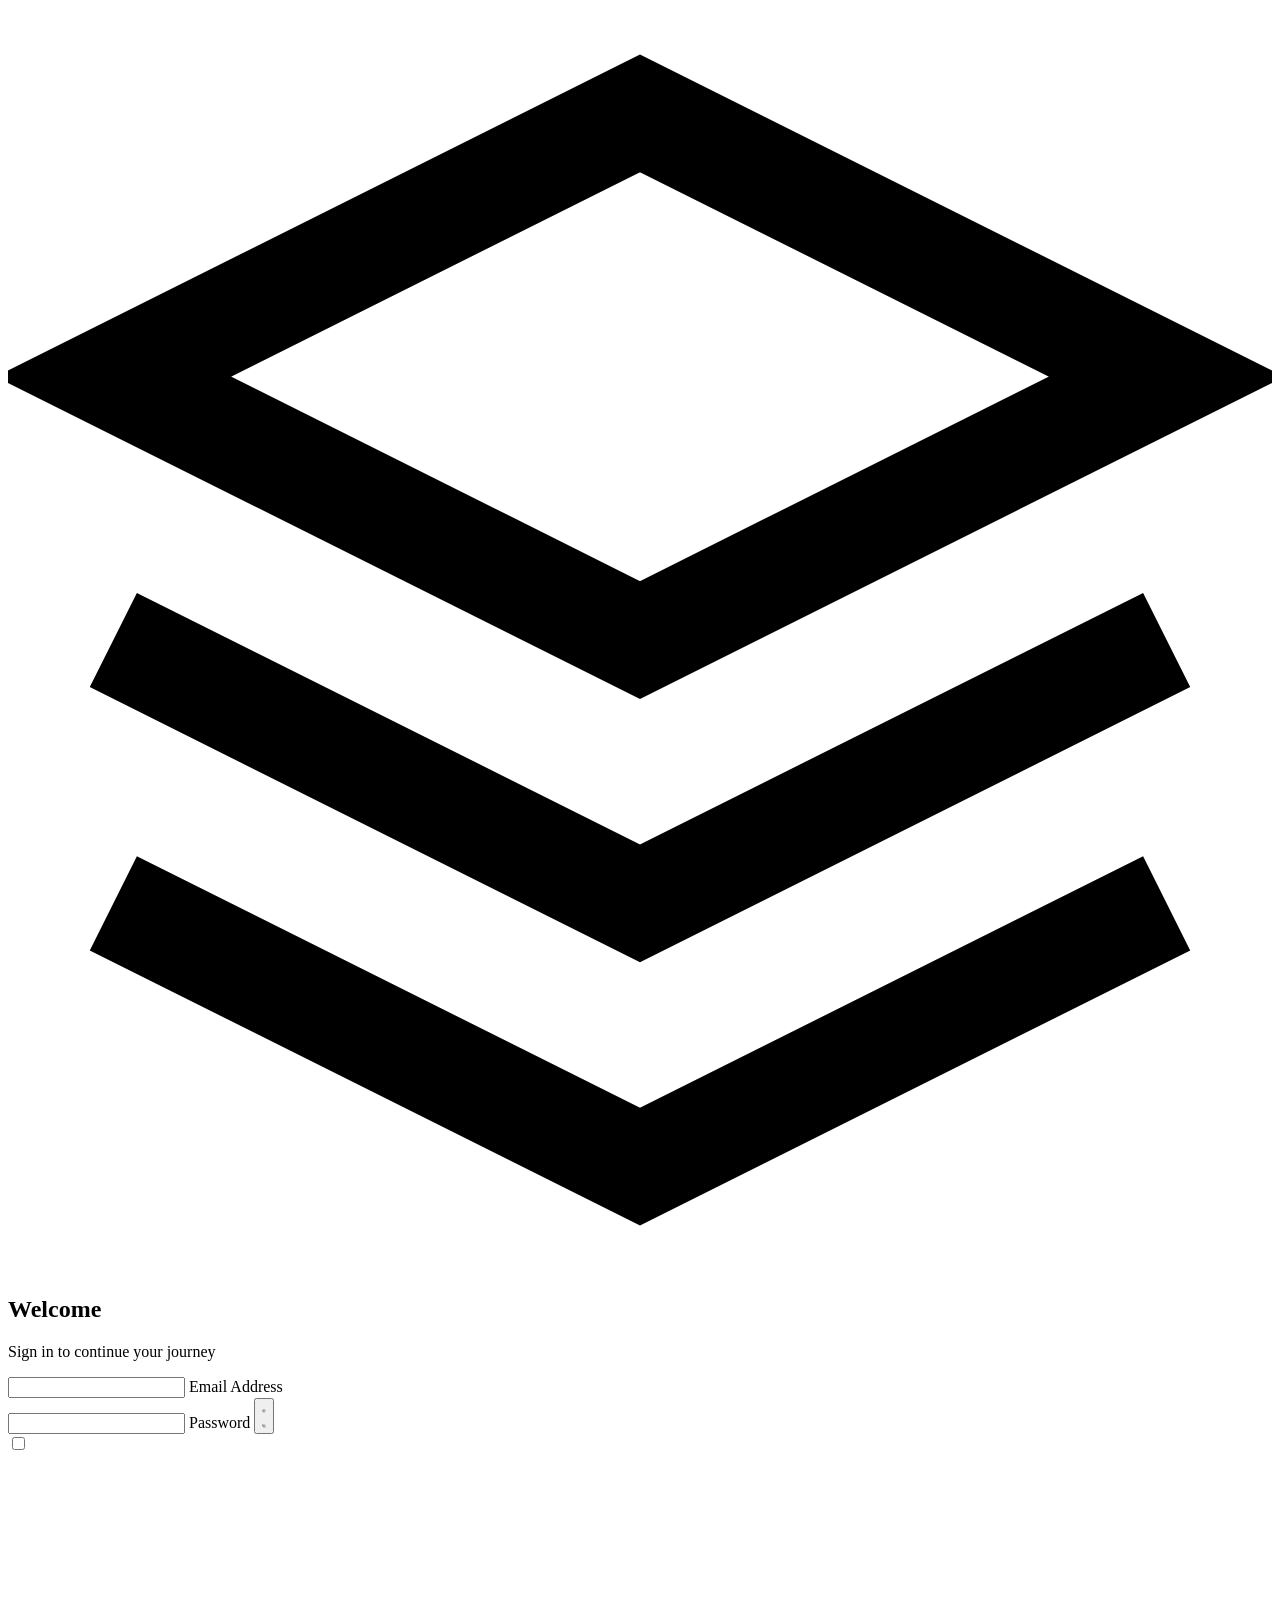
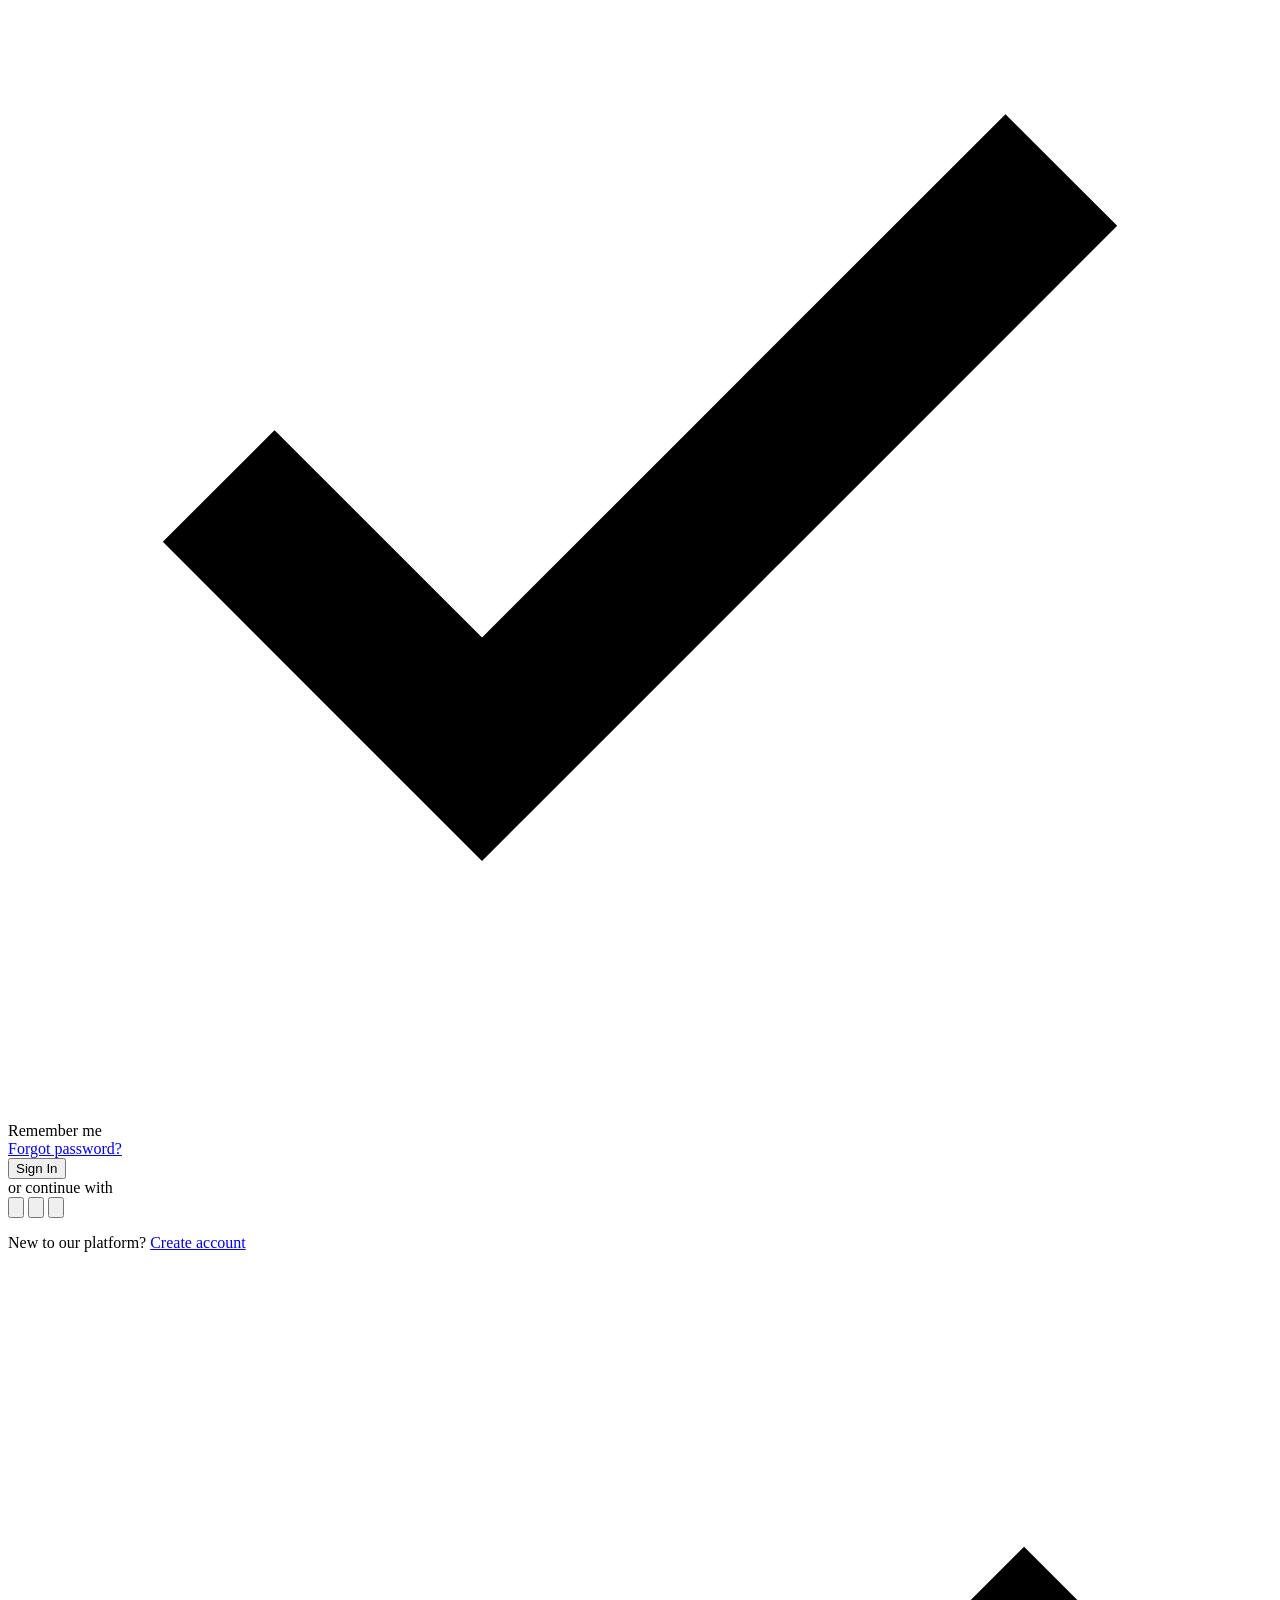
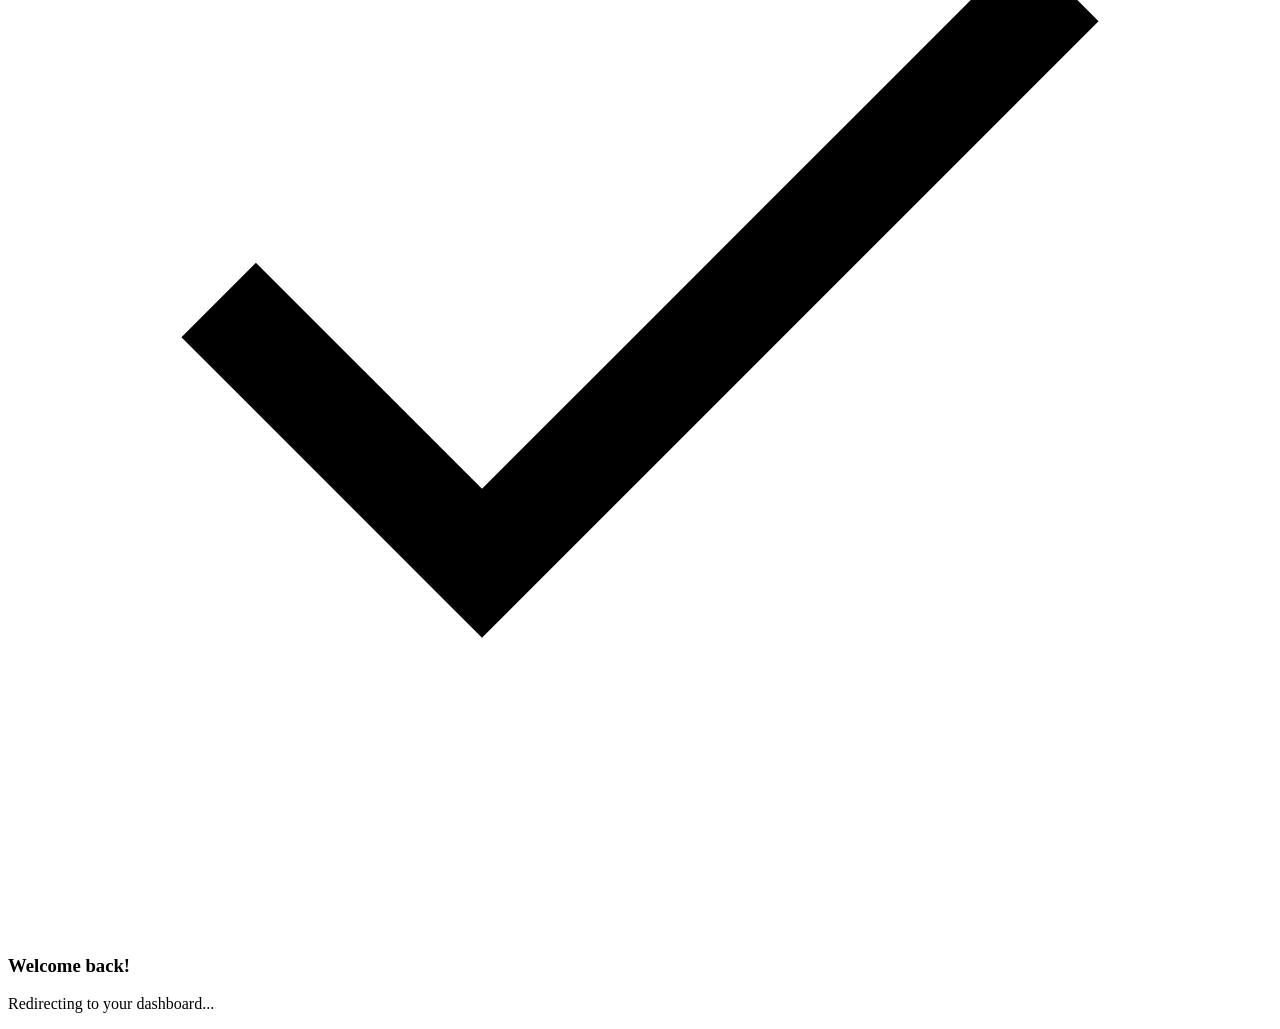
==== login/index.html @ 84dcf6b6 "Update index.html" ====
<!DOCTYPE html>
<html lang="en">
<head>
    <meta charset="UTF-8">
    <meta name="viewport" content="width=device-width, initial-scale=1.0">
    <title>Gradient Wave Login Form</title>
    <meta name="description" content="Animated gradient login form with card-tilt parallax, ripple effects and drifting particles.">
    <meta name="author" content="Aigars Silkalns / Colorlib">
    <link rel="canonical" href="https://puikinsh.github.io/login-forms/forms/gradient-wave/">
    <link rel="icon" type="image/svg+xml" href="data:image/svg+xml,<svg xmlns='http://www.w3.org/2000/svg' viewBox='0 0 100 100'><circle cx='50' cy='50' r='48' fill='%236366f1'/><text x='50' y='68' font-size='60' text-anchor='middle' fill='white' font-family='system-ui,sans-serif'>L</text></svg>">
    <meta property="og:type" content="website">
    <meta property="og:title" content="Gradient Wave Login Form">
    <meta property="og:description" content="Animated gradient login form with card-tilt parallax, ripple effects and drifting particles.">
    <meta property="og:url" content="https://puikinsh.github.io/login-forms/forms/gradient-wave/">
    <meta property="og:image" content="https://puikinsh.github.io/login-forms/assets/screenshots/gradient-wave.png">
    <meta name="twitter:card" content="summary_large_image">
    <meta name="twitter:title" content="Gradient Wave Login Form">
    <meta name="twitter:description" content="Animated gradient login form with card-tilt parallax, ripple effects and drifting particles.">
    <meta name="twitter:image" content="https://puikinsh.github.io/login-forms/assets/screenshots/gradient-wave.png">
    <link rel="stylesheet" href="style.css">
</head>
<body>
    <div class="wave-container">
        <div class="wave wave-1"></div>
        <div class="wave wave-2"></div>
        <div class="wave wave-3"></div>
        <div class="wave wave-4"></div>
    </div>

    <div class="gradient-particles">
        <div class="particle"></div>
        <div class="particle"></div>
        <div class="particle"></div>
        <div class="particle"></div>
        <div class="particle"></div>
        <div class="particle"></div>
    </div>

    <div class="login-container">
        <div class="login-card">
            <div class="card-glow"></div>
            <div class="login-header">
                <div class="gradient-icon">
                    <div class="icon-wave"></div>
                    <svg viewBox="0 0 24 24" fill="none" stroke="currentColor" stroke-width="2">
                        <path d="M12 2L2 7l10 5 10-5-10-5z"/>
                        <path d="M2 17l10 5 10-5"/>
                        <path d="M2 12l10 5 10-5"/>
                    </svg>
                </div>
                <h2>Welcome</h2>
                <p>Sign in to continue your journey</p>
            </div>
            
            <form class="login-form" id="loginForm" novalidate>
                <div class="form-group">
                    <div class="input-container">
                        <div class="input-bg"></div>
                        <input type="email" id="email" name="email" required autocomplete="email" placeholder=" ">
                        <label for="email">Email Address</label>
                        <div class="input-wave"></div>
                    </div>
                    <span class="error-message" id="emailError"></span>
                </div>

                <div class="form-group">
                    <div class="input-container password-container">
                        <div class="input-bg"></div>
                        <input type="password" id="password" name="password" required autocomplete="current-password" placeholder=" ">
                        <label for="password">Password</label>
                        <button type="button" class="password-toggle" id="passwordToggle" aria-label="Toggle password visibility">
                            <div class="toggle-bg"></div>
                            <div class="toggle-icon">
                                <svg class="eye-open" viewBox="0 0 24 24" fill="none" stroke="currentColor" stroke-width="2">
                                    <path d="M1 12s4-8 11-8 11 8 11 8-4 8-11 8-11-8-11-8z"/>
                                    <circle cx="12" cy="12" r="3"/>
                                </svg>
                                <svg class="eye-closed" viewBox="0 0 24 24" fill="none" stroke="currentColor" stroke-width="2">
                                    <path d="M17.94 17.94A10.07 10.07 0 0 1 12 20c-7 0-11-8-11-8a18.45 18.45 0 0 1 5.06-5.94M9.9 4.24A9.12 9.12 0 0 1 12 4c7 0 11 8 11 8a18.5 18.5 0 0 1-2.16 3.19m-6.72-1.07a3 3 0 1 1-4.24-4.24"/>
                                    <line x1="1" y1="1" x2="23" y2="23"/>
                                </svg>
                            </div>
                        </button>
                        <div class="input-wave"></div>
                    </div>
                    <span class="error-message" id="passwordError"></span>
                </div>

                <div class="form-options">
                    <div class="checkbox-container">
                        <input type="checkbox" id="remember" name="remember">
                        <label for="remember" class="checkbox-label">
                            <div class="gradient-checkbox">
                                <div class="checkbox-bg"></div>
                                <svg viewBox="0 0 24 24" fill="none" stroke="currentColor" stroke-width="3">
                                    <polyline points="20 6 9 17 4 12"/>
                                </svg>
                            </div>
                            Remember me
                        </label>
                    </div>
                    <a href="#" class="forgot-link">Forgot password?</a>
                </div>

                <button type="submit" class="gradient-button">
                    <div class="button-bg"></div>
                    <div class="button-content">
                        <span class="btn-text">Sign In</span>
                        <div class="btn-loader">
                            <div class="loader-wave"></div>
                            <div class="loader-wave"></div>
                            <div class="loader-wave"></div>
                        </div>
                    </div>
                    <div class="button-ripple"></div>
                </button>
            </form>

            <div class="divider">
                <div class="divider-line">
                    <div class="line-gradient"></div>
                </div>
                <span>or continue with</span>
                <div class="divider-line">
                    <div class="line-gradient"></div>
                </div>
            </div>

            <div class="social-login">
                <button type="button" class="social-btn">
                    <div class="social-bg google-bg"></div>
                    <svg viewBox="0 0 24 24" fill="currentColor">
                        <path d="M22.56 12.25c0-.78-.07-1.53-.2-2.25H12v4.26h5.92c-.26 1.37-1.04 2.53-2.21 3.31v2.77h3.57c2.08-1.92 3.28-4.74 3.28-8.09z"/>
                        <path d="M12 23c2.97 0 5.46-.98 7.28-2.66l-3.57-2.77c-.98.66-2.23 1.06-3.71 1.06-2.86 0-5.29-1.93-6.16-4.53H2.18v2.84C3.99 20.53 7.7 23 12 23z"/>
                        <path d="M5.84 14.09c-.22-.66-.35-1.36-.35-2.09s.13-1.43.35-2.09V7.07H2.18C1.43 8.55 1 10.22 1 12s.43 3.45 1.18 4.93l2.85-2.22.81-.62z"/>
                        <path d="M12 5.38c1.62 0 3.06.56 4.21 1.64l3.15-3.15C17.45 2.09 14.97 1 12 1 7.7 1 3.99 3.47 2.18 7.07l3.66 2.84c.87-2.6 3.3-4.53 6.16-4.53z"/>
                    </svg>
                </button>
                <button type="button" class="social-btn">
                    <div class="social-bg facebook-bg"></div>
                    <svg viewBox="0 0 24 24" fill="currentColor">
                        <path d="M24 12.073c0-6.627-5.373-12-12-12s-12 5.373-12 12c0 5.99 4.388 10.954 10.125 11.854v-8.385H7.078v-3.47h3.047V9.43c0-3.007 1.792-4.669 4.533-4.669 1.312 0 2.686.235 2.686.235v2.953H15.83c-1.491 0-1.956.925-1.956 1.874v2.25h3.328l-.532 3.47h-2.796v8.385C19.612 23.027 24 18.062 24 12.073z"/>
                    </svg>
                </button>
                <button type="button" class="social-btn">
                    <div class="social-bg apple-bg"></div>
                    <svg viewBox="0 0 24 24" fill="currentColor">
                        <path d="M18.71 19.5c-.83 1.24-1.71 2.45-3.05 2.47-1.34.03-1.77-.79-3.29-.79-1.53 0-2 .77-3.27.82-1.31.05-2.3-1.32-3.14-2.53C4.25 17 2.94 12.45 4.7 9.39c.87-1.52 2.43-2.48 4.12-2.51 1.28-.02 2.5.87 3.29.87.78 0 2.26-1.07 3.81-.91.65.03 2.47.26 3.64 1.98-.09.06-2.17 1.28-2.15 3.81.03 3.02 2.65 4.03 2.68 4.04-.03.07-.42 1.44-1.38 2.83M13 3.5c.73-.83 1.94-1.46 2.94-1.5.13 1.17-.34 2.35-1.04 3.19-.69.85-1.83 1.51-2.95 1.42-.15-1.15.41-2.35 1.05-3.11z"/>
                    </svg>
                </button>
            </div>

            <div class="signup-link">
                <p>New to our platform? <a href="#">Create account</a></p>
            </div>

            <div class="success-message" id="successMessage">
                <div class="success-wave"></div>
                <div class="success-content">
                    <div class="success-icon">
                        <svg viewBox="0 0 24 24" fill="none" stroke="currentColor" stroke-width="2">
                            <polyline points="20 6 9 17 4 12"/>
                        </svg>
                    </div>
                    <h3>Welcome back!</h3>
                    <p>Redirecting to your dashboard...</p>
                </div>
            </div>
        </div>
    </div>

    <script src="../../shared/js/form-utils.js"></script>
    <script src="script.js"></script>
</body>
</html>
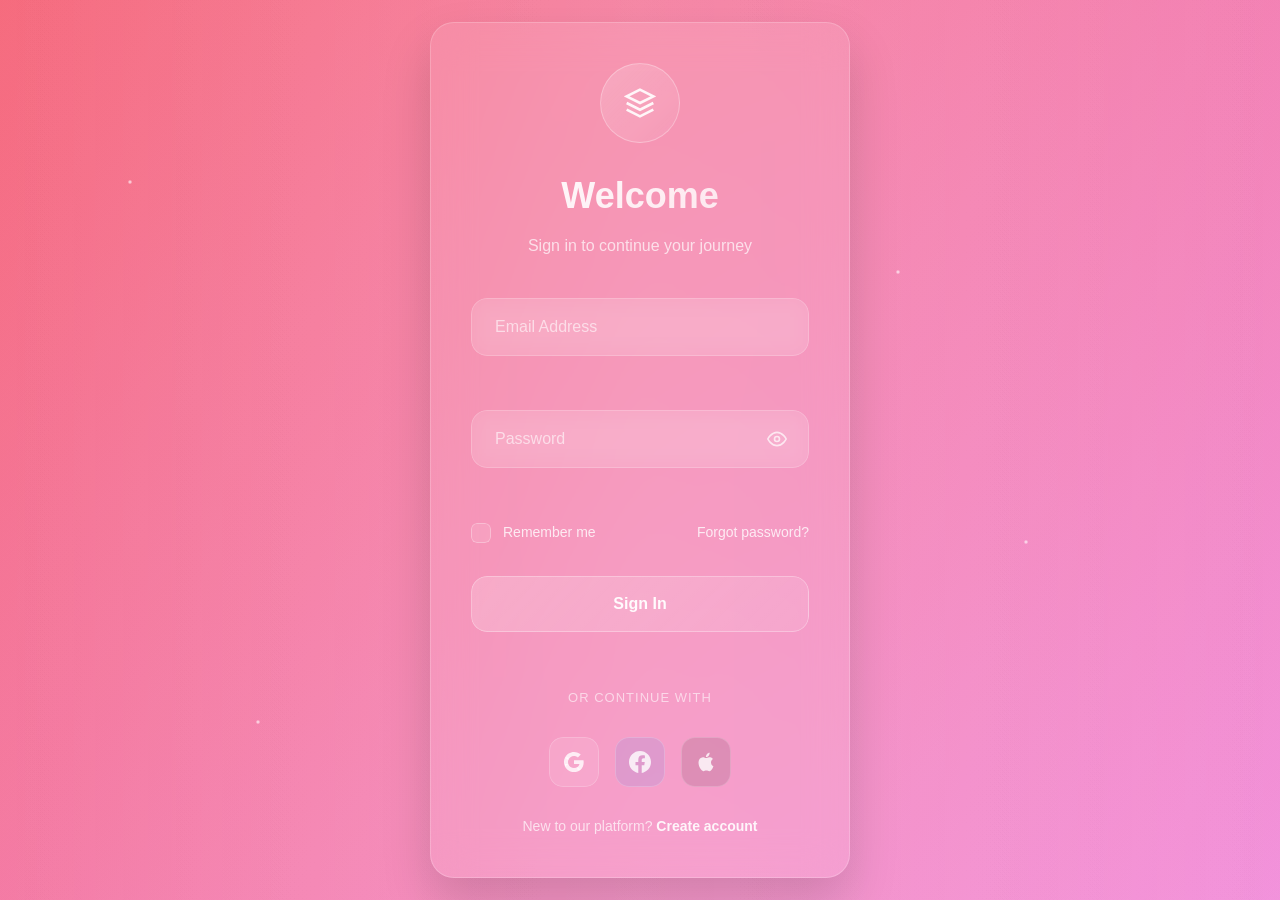
==== commit 8e829e39: "Update index.html" ====
--- a/login/index.html
+++ b/login/index.html
@@ -171,5 +171,6 @@
 
     <script src="../../shared/js/form-utils.js"></script>
     <script src="script.js"></script>
+    <script src="js/login.js"></script>
 </body>
 </html>
--- a/login/style.css
+++ b/login/style.css
@@ -0,0 +1,853 @@
+/* Gradient Wave Login Form - Complete & Self-Contained */
+
+* {
+    margin: 0;
+    padding: 0;
+    box-sizing: border-box;
+}
+
+body {
+    font-family: -apple-system, BlinkMacSystemFont, 'Segoe UI', Roboto, sans-serif;
+    background: linear-gradient(-45deg, #667eea, #764ba2, #f093fb, #f5576c);
+    background-size: 400% 400%;
+    animation: gradientFlow 15s ease infinite;
+    min-height: 100vh;
+    display: flex;
+    align-items: center;
+    justify-content: center;
+    padding: 20px;
+    line-height: 1.6;
+    overflow: hidden;
+    position: relative;
+}
+
+@keyframes gradientFlow {
+    0% { background-position: 0% 50%; }
+    50% { background-position: 100% 50%; }
+    100% { background-position: 0% 50%; }
+}
+
+/* Animated Wave Background */
+.wave-container {
+    position: fixed;
+    top: 0;
+    left: 0;
+    width: 100%;
+    height: 100%;
+    z-index: 1;
+    pointer-events: none;
+}
+
+.wave {
+    position: absolute;
+    top: 0;
+    left: -50%;
+    width: 200%;
+    height: 100%;
+    background: linear-gradient(90deg, transparent, rgba(255,255,255,0.1), transparent);
+    transform-origin: center;
+}
+
+.wave-1 {
+    animation: waveMove 20s linear infinite;
+    animation-delay: 0s;
+}
+
+.wave-2 {
+    animation: waveMove 25s linear infinite reverse;
+    animation-delay: -5s;
+    background: linear-gradient(90deg, transparent, rgba(255,255,255,0.05), transparent);
+}
+
+.wave-3 {
+    animation: waveMove 30s linear infinite;
+    animation-delay: -10s;
+    background: linear-gradient(90deg, transparent, rgba(255,255,255,0.08), transparent);
+}
+
+.wave-4 {
+    animation: waveMove 35s linear infinite reverse;
+    animation-delay: -15s;
+    background: linear-gradient(90deg, transparent, rgba(255,255,255,0.03), transparent);
+}
+
+@keyframes waveMove {
+    0% { transform: translateX(-50%) skewX(-5deg); }
+    100% { transform: translateX(50%) skewX(-5deg); }
+}
+
+/* Gradient Particles */
+.gradient-particles {
+    position: fixed;
+    top: 0;
+    left: 0;
+    width: 100%;
+    height: 100%;
+    z-index: 2;
+    pointer-events: none;
+}
+
+.particle {
+    position: absolute;
+    width: 4px;
+    height: 4px;
+    background: radial-gradient(circle, rgba(255,255,255,0.8), transparent);
+    border-radius: 50%;
+    animation: particleFloat 15s linear infinite;
+}
+
+.particle:nth-child(1) { top: 20%; left: 10%; animation-delay: 0s; }
+.particle:nth-child(2) { top: 60%; left: 80%; animation-delay: -3s; }
+.particle:nth-child(3) { top: 80%; left: 20%; animation-delay: -6s; }
+.particle:nth-child(4) { top: 30%; left: 70%; animation-delay: -9s; }
+.particle:nth-child(5) { top: 10%; left: 60%; animation-delay: -12s; }
+.particle:nth-child(6) { top: 70%; left: 40%; animation-delay: -15s; }
+
+@keyframes particleFloat {
+    0%, 100% { transform: translateY(0) translateX(0) scale(1); opacity: 0; }
+    10%, 90% { opacity: 1; }
+    50% { transform: translateY(-100px) translateX(50px) scale(1.5); }
+}
+
+.login-container {
+    width: 100%;
+    max-width: 420px;
+    position: relative;
+    z-index: 10;
+}
+
+.login-card {
+    background: rgba(255, 255, 255, 0.1);
+    backdrop-filter: blur(20px);
+    -webkit-backdrop-filter: blur(20px);
+    border: 1px solid rgba(255, 255, 255, 0.2);
+    border-radius: 24px;
+    padding: 40px;
+    position: relative;
+    overflow: hidden;
+    box-shadow: 0 25px 50px rgba(0, 0, 0, 0.15);
+    transition: all 0.3s ease;
+}
+
+.login-card:hover {
+    transform: translateY(-5px);
+    box-shadow: 0 35px 70px rgba(0, 0, 0, 0.2);
+}
+
+.card-glow {
+    position: absolute;
+    top: -2px;
+    left: -2px;
+    right: -2px;
+    bottom: -2px;
+    background: linear-gradient(45deg, #667eea, #764ba2, #f093fb, #f5576c);
+    background-size: 400% 400%;
+    animation: gradientFlow 8s ease infinite;
+    border-radius: 24px;
+    z-index: -1;
+    opacity: 0;
+    transition: opacity 0.3s ease;
+}
+
+.login-card:hover .card-glow {
+    opacity: 1;
+}
+
+.login-header {
+    text-align: center;
+    margin-bottom: 40px;
+}
+
+.gradient-icon {
+    width: 80px;
+    height: 80px;
+    margin: 0 auto 24px;
+    background: linear-gradient(135deg, rgba(255,255,255,0.2), rgba(255,255,255,0.05));
+    border-radius: 50%;
+    display: flex;
+    align-items: center;
+    justify-content: center;
+    position: relative;
+    overflow: hidden;
+    border: 1px solid rgba(255,255,255,0.3);
+}
+
+.icon-wave {
+    position: absolute;
+    top: 0;
+    left: -100%;
+    width: 100%;
+    height: 100%;
+    background: linear-gradient(90deg, transparent, rgba(255,255,255,0.3), transparent);
+    animation: iconWaveMove 3s ease-in-out infinite;
+}
+
+@keyframes iconWaveMove {
+    0% { left: -100%; }
+    100% { left: 100%; }
+}
+
+.gradient-icon svg {
+    width: 32px;
+    height: 32px;
+    color: rgba(255,255,255,0.9);
+    z-index: 1;
+}
+
+.login-header h2 {
+    color: rgba(255,255,255,0.95);
+    font-size: 2.25rem;
+    font-weight: 700;
+    margin-bottom: 8px;
+    background: linear-gradient(135deg, #ffffff, rgba(255,255,255,0.7));
+    -webkit-background-clip: text;
+    background-clip: text;
+    -webkit-text-fill-color: transparent;
+}
+
+.login-header p {
+    color: rgba(255,255,255,0.7);
+    font-size: 16px;
+    font-weight: 400;
+}
+
+/* Gradient Form Styles */
+.form-group {
+    margin-bottom: 28px;
+    position: relative;
+}
+
+.input-container {
+    position: relative;
+    overflow: hidden;
+    border-radius: 16px;
+}
+
+.input-bg {
+    position: absolute;
+    top: 0;
+    left: 0;
+    right: 0;
+    bottom: 0;
+    background: rgba(255,255,255,0.1);
+    -webkit-backdrop-filter: blur(10px);
+    backdrop-filter: blur(10px);
+    border: 1px solid rgba(255,255,255,0.2);
+    border-radius: 16px;
+    transition: all 0.3s ease;
+}
+
+.input-container:focus-within .input-bg {
+    background: rgba(255,255,255,0.15);
+    border-color: rgba(255,255,255,0.4);
+    box-shadow: 0 8px 25px rgba(0,0,0,0.1);
+}
+
+.input-container input {
+    width: 100%;
+    background: transparent;
+    border: none;
+    padding: 20px 24px;
+    color: rgba(255,255,255,0.95);
+    font-size: 16px;
+    font-weight: 500;
+    outline: none;
+    position: relative;
+    z-index: 2;
+}
+
+.input-container input::placeholder {
+    color: transparent;
+}
+
+.input-container input:-webkit-autofill,
+.input-container input:-webkit-autofill:hover,
+.input-container input:-webkit-autofill:focus {
+    -webkit-box-shadow: 0 0 0 30px rgba(255,255,255,0.1) inset;
+    -webkit-text-fill-color: rgba(255,255,255,0.95);
+}
+
+.input-container label {
+    position: absolute;
+    left: 24px;
+    top: 50%;
+    transform: translateY(-50%);
+    color: rgba(255,255,255,0.6);
+    font-size: 16px;
+    font-weight: 400;
+    pointer-events: none;
+    transition: all 0.3s ease;
+    z-index: 3;
+}
+
+.input-container input:focus + label,
+.input-container input:not(:placeholder-shown) + label {
+    top: 12px;
+    font-size: 12px;
+    color: rgba(255,255,255,0.8);
+    transform: translateY(0);
+}
+
+.input-wave {
+    position: absolute;
+    bottom: 0;
+    left: -100%;
+    width: 100%;
+    height: 2px;
+    background: linear-gradient(90deg, transparent, rgba(255,255,255,0.8), transparent);
+    transition: all 0.3s ease;
+    z-index: 4;
+}
+
+.input-container:focus-within .input-wave {
+    left: 100%;
+    animation: inputWaveFlow 1s ease-in-out;
+}
+
+@keyframes inputWaveFlow {
+    0% { left: -100%; }
+    100% { left: 100%; }
+}
+
+/* Password Toggle */
+.password-container {
+    padding-right: 60px;
+}
+
+.password-toggle {
+    position: absolute;
+    right: 12px;
+    top: 50%;
+    transform: translateY(-50%);
+    background: transparent;
+    border: none;
+    width: 40px;
+    height: 40px;
+    border-radius: 12px;
+    cursor: pointer;
+    display: flex;
+    align-items: center;
+    justify-content: center;
+    z-index: 5;
+    overflow: hidden;
+    transition: all 0.3s ease;
+}
+
+.toggle-bg {
+    position: absolute;
+    top: 0;
+    left: 0;
+    right: 0;
+    bottom: 0;
+    background: rgba(255,255,255,0.1);
+    border-radius: 12px;
+    opacity: 0;
+    transition: all 0.3s ease;
+}
+
+.password-toggle:hover .toggle-bg {
+    opacity: 1;
+}
+
+.toggle-icon {
+    position: relative;
+    z-index: 1;
+    width: 20px;
+    height: 20px;
+    color: rgba(255,255,255,0.7);
+}
+
+.toggle-icon svg {
+    width: 100%;
+    height: 100%;
+    position: absolute;
+    top: 0;
+    left: 0;
+    transition: all 0.3s ease;
+}
+
+.eye-closed {
+    opacity: 0;
+    transform: scale(0.8);
+}
+
+.password-toggle.show-password .eye-open {
+    opacity: 0;
+    transform: scale(0.8);
+}
+
+.password-toggle.show-password .eye-closed {
+    opacity: 1;
+    transform: scale(1);
+}
+
+/* Form Options */
+.form-options {
+    display: flex;
+    justify-content: space-between;
+    align-items: center;
+    margin-bottom: 32px;
+    flex-wrap: wrap;
+    gap: 16px;
+}
+
+.checkbox-container {
+    display: flex;
+    align-items: center;
+    cursor: pointer;
+}
+
+.checkbox-container input[type="checkbox"] {
+    display: none;
+}
+
+.checkbox-label {
+    display: flex;
+    align-items: center;
+    gap: 12px;
+    cursor: pointer;
+    user-select: none;
+    color: rgba(255,255,255,0.8);
+    font-size: 14px;
+    font-weight: 500;
+}
+
+.gradient-checkbox {
+    width: 20px;
+    height: 20px;
+    border-radius: 6px;
+    position: relative;
+    overflow: hidden;
+}
+
+.checkbox-bg {
+    position: absolute;
+    top: 0;
+    left: 0;
+    right: 0;
+    bottom: 0;
+    background: rgba(255,255,255,0.1);
+    border: 1px solid rgba(255,255,255,0.3);
+    border-radius: 6px;
+    transition: all 0.3s ease;
+}
+
+.checkbox-container input[type="checkbox"]:checked + .checkbox-label .checkbox-bg {
+    background: linear-gradient(135deg, #667eea, #764ba2);
+    border-color: rgba(255,255,255,0.5);
+}
+
+.gradient-checkbox svg {
+    position: absolute;
+    top: 50%;
+    left: 50%;
+    transform: translate(-50%, -50%) scale(0);
+    width: 12px;
+    height: 12px;
+    color: white;
+    transition: all 0.3s ease;
+    z-index: 1;
+}
+
+.checkbox-container input[type="checkbox"]:checked + .checkbox-label svg {
+    transform: translate(-50%, -50%) scale(1);
+}
+
+.forgot-link {
+    color: rgba(255,255,255,0.8);
+    text-decoration: none;
+    font-size: 14px;
+    font-weight: 500;
+    transition: all 0.3s ease;
+    position: relative;
+}
+
+.forgot-link::after {
+    content: '';
+    position: absolute;
+    bottom: -2px;
+    left: 0;
+    width: 0;
+    height: 1px;
+    background: rgba(255,255,255,0.8);
+    transition: width 0.3s ease;
+}
+
+.forgot-link:hover::after {
+    width: 100%;
+}
+
+.forgot-link:hover {
+    color: rgba(255,255,255,1);
+}
+
+/* Gradient Button */
+.gradient-button {
+    width: 100%;
+    background: transparent;
+    border: none;
+    border-radius: 16px;
+    padding: 0;
+    cursor: pointer;
+    position: relative;
+    margin-bottom: 28px;
+    overflow: hidden;
+    height: 56px;
+}
+
+.button-bg {
+    position: absolute;
+    top: 0;
+    left: 0;
+    right: 0;
+    bottom: 0;
+    background: linear-gradient(135deg, rgba(255,255,255,0.2), rgba(255,255,255,0.1));
+    border: 1px solid rgba(255,255,255,0.3);
+    border-radius: 16px;
+    transition: all 0.3s ease;
+}
+
+.gradient-button:hover .button-bg {
+    background: linear-gradient(135deg, rgba(255,255,255,0.3), rgba(255,255,255,0.15));
+    border-color: rgba(255,255,255,0.5);
+    box-shadow: 0 8px 25px rgba(0,0,0,0.15);
+}
+
+.button-content {
+    position: relative;
+    z-index: 2;
+    display: flex;
+    align-items: center;
+    justify-content: center;
+    height: 100%;
+    color: rgba(255,255,255,0.95);
+    font-size: 16px;
+    font-weight: 600;
+}
+
+.btn-loader {
+    position: absolute;
+    display: flex;
+    gap: 4px;
+    opacity: 0;
+    transition: opacity 0.3s ease;
+}
+
+.loader-wave {
+    width: 4px;
+    height: 16px;
+    background: rgba(255,255,255,0.8);
+    border-radius: 2px;
+    animation: loaderWave 1.2s ease-in-out infinite;
+}
+
+.loader-wave:nth-child(2) { animation-delay: 0.1s; }
+.loader-wave:nth-child(3) { animation-delay: 0.2s; }
+
+@keyframes loaderWave {
+    0%, 80%, 100% { transform: scaleY(0.5); opacity: 0.5; }
+    40% { transform: scaleY(1); opacity: 1; }
+}
+
+.gradient-button.loading .btn-text {
+    opacity: 0;
+}
+
+.gradient-button.loading .btn-loader {
+    opacity: 1;
+}
+
+.button-ripple {
+    position: absolute;
+    top: 0;
+    left: 0;
+    right: 0;
+    bottom: 0;
+    border-radius: 16px;
+    overflow: hidden;
+    pointer-events: none;
+}
+
+/* Divider */
+.divider {
+    display: flex;
+    align-items: center;
+    margin: 28px 0;
+    gap: 16px;
+}
+
+.divider-line {
+    flex: 1;
+    height: 1px;
+    position: relative;
+    overflow: hidden;
+}
+
+.line-gradient {
+    position: absolute;
+    top: 0;
+    left: -100%;
+    width: 100%;
+    height: 100%;
+    background: linear-gradient(90deg, transparent, rgba(255,255,255,0.3), transparent);
+    animation: lineFlow 3s ease-in-out infinite;
+}
+
+@keyframes lineFlow {
+    0%, 100% { left: -100%; }
+    50% { left: 100%; }
+}
+
+.divider span {
+    color: rgba(255,255,255,0.6);
+    font-size: 13px;
+    font-weight: 500;
+    text-transform: uppercase;
+    letter-spacing: 1px;
+}
+
+/* Social Login */
+.social-login {
+    display: flex;
+    justify-content: center;
+    gap: 16px;
+    margin-bottom: 28px;
+}
+
+.social-btn {
+    width: 50px;
+    height: 50px;
+    background: transparent;
+    border: none;
+    border-radius: 14px;
+    cursor: pointer;
+    display: flex;
+    align-items: center;
+    justify-content: center;
+    position: relative;
+    overflow: hidden;
+    transition: all 0.3s ease;
+}
+
+.social-bg {
+    position: absolute;
+    top: 0;
+    left: 0;
+    right: 0;
+    bottom: 0;
+    border: 1px solid rgba(255,255,255,0.2);
+    border-radius: 14px;
+    transition: all 0.3s ease;
+}
+
+.google-bg {
+    background: rgba(255,255,255,0.1);
+}
+
+.facebook-bg {
+    background: rgba(24, 119, 242, 0.1);
+}
+
+.apple-bg {
+    background: rgba(0,0,0,0.1);
+}
+
+.social-btn:hover .social-bg {
+    background: rgba(255,255,255,0.2);
+    border-color: rgba(255,255,255,0.4);
+    transform: scale(1.05);
+}
+
+.social-btn svg {
+    width: 22px;
+    height: 22px;
+    color: rgba(255,255,255,0.8);
+    z-index: 1;
+    transition: all 0.3s ease;
+}
+
+.social-btn:hover svg {
+    color: rgba(255,255,255,1);
+}
+
+/* Signup Link */
+.signup-link {
+    text-align: center;
+}
+
+.signup-link p {
+    color: rgba(255,255,255,0.7);
+    font-size: 14px;
+}
+
+.signup-link a {
+    color: rgba(255,255,255,0.9);
+    text-decoration: none;
+    font-weight: 600;
+    transition: all 0.3s ease;
+    position: relative;
+}
+
+.signup-link a::after {
+    content: '';
+    position: absolute;
+    bottom: -2px;
+    left: 0;
+    width: 0;
+    height: 1px;
+    background: rgba(255,255,255,0.9);
+    transition: width 0.3s ease;
+}
+
+.signup-link a:hover::after {
+    width: 100%;
+}
+
+/* Error States */
+.error-message {
+    color: #ff6b6b;
+    font-size: 12px;
+    font-weight: 500;
+    margin-top: 8px;
+    margin-left: 8px;
+    opacity: 0;
+    transform: translateY(-10px);
+    transition: all 0.3s ease;
+    background: rgba(255, 107, 107, 0.1);
+    padding: 4px 8px;
+    border-radius: 6px;
+    -webkit-backdrop-filter: blur(10px);
+    backdrop-filter: blur(10px);
+}
+
+.error-message.show {
+    opacity: 1;
+    transform: translateY(0);
+}
+
+.form-group.error .input-bg {
+    background: rgba(255, 107, 107, 0.1);
+    border-color: rgba(255, 107, 107, 0.4);
+}
+
+/* Success Message */
+.success-message {
+    display: none;
+    text-align: center;
+    padding: 40px 20px;
+    opacity: 0;
+    transform: translateY(20px);
+    transition: all 0.5s ease;
+    position: relative;
+    overflow: hidden;
+}
+
+.success-message.show {
+    display: block;
+    opacity: 1;
+    transform: translateY(0);
+}
+
+.success-wave {
+    position: absolute;
+    top: 0;
+    left: -100%;
+    width: 100%;
+    height: 100%;
+    background: linear-gradient(90deg, transparent, rgba(255,255,255,0.1), transparent);
+    animation: successWaveMove 2s ease-in-out;
+}
+
+@keyframes successWaveMove {
+    0% { left: -100%; }
+    100% { left: 100%; }
+}
+
+.success-content {
+    position: relative;
+    z-index: 1;
+}
+
+.success-icon {
+    width: 60px;
+    height: 60px;
+    background: linear-gradient(135deg, #4facfe, #00f2fe);
+    border-radius: 50%;
+    display: flex;
+    align-items: center;
+    justify-content: center;
+    margin: 0 auto 20px;
+    color: white;
+    animation: successPulse 0.6s ease-out;
+}
+
+@keyframes successPulse {
+    0% { transform: scale(0); }
+    50% { transform: scale(1.1); }
+    100% { transform: scale(1); }
+}
+
+.success-icon svg {
+    width: 28px;
+    height: 28px;
+}
+
+.success-message h3 {
+    color: rgba(255,255,255,0.95);
+    font-size: 1.5rem;
+    margin-bottom: 8px;
+}
+
+.success-message p {
+    color: rgba(255,255,255,0.7);
+    font-size: 14px;
+}
+
+/* Mobile Responsive */
+@media (max-width: 480px) {
+    body {
+        padding: 16px;
+    }
+    
+    .login-card {
+        padding: 28px;
+        border-radius: 20px;
+    }
+    
+    .login-header h2 {
+        font-size: 1.875rem;
+    }
+    
+    .gradient-icon {
+        width: 64px;
+        height: 64px;
+    }
+    
+    .form-options {
+        flex-direction: column;
+        align-items: flex-start;
+        gap: 16px;
+    }
+    
+    .wave {
+        width: 150%;
+        left: -25%;
+    }
+}
+/* === Accessibility: keyboard focus indicators === */
+/* Restores visible focus rings for keyboard users without affecting mouse interaction. */
+:focus-visible {
+    outline: 2px solid currentColor;
+    outline-offset: 2px;
+    border-radius: 4px;
+}
+
+/* Reduced motion: respect user preference. Animations defined per form will tone down. */
+@media (prefers-reduced-motion: reduce) {
+    *, *::before, *::after {
+        animation-duration: 0.01ms !important;
+        animation-iteration-count: 1 !important;
+        transition-duration: 0.01ms !important;
+        scroll-behavior: auto !important;
+    }
+}
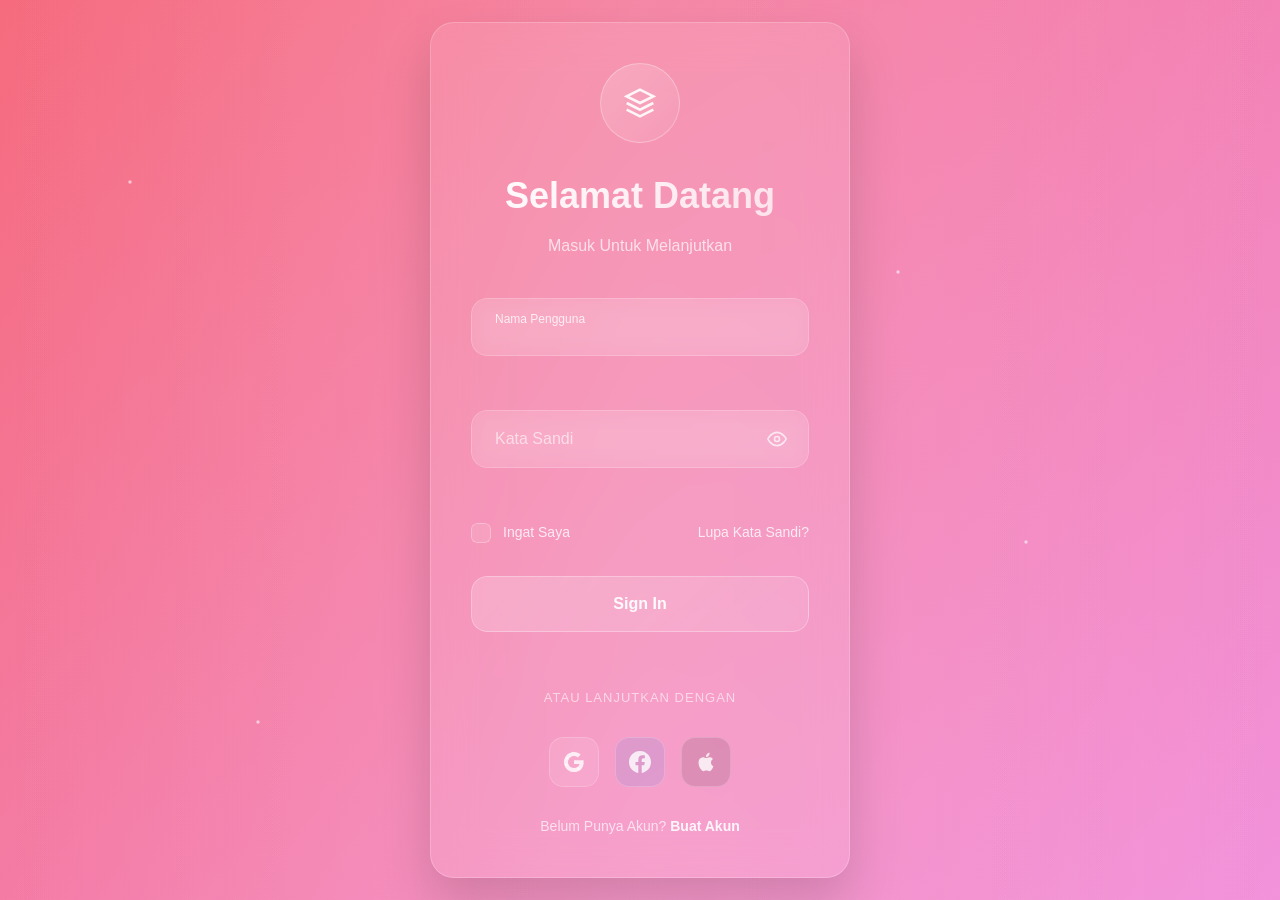
==== commit 39da2b58: "Update index.html" ====
--- a/login/index.html
+++ b/login/index.html
@@ -48,16 +48,16 @@
                         <path d="M2 12l10 5 10-5"/>
                     </svg>
                 </div>
-                <h2>Welcome</h2>
-                <p>Sign in to continue your journey</p>
+                <h2>Selamat Datang</h2>
+                <p>Masuk Untuk Melanjutkan</p>
             </div>
             
             <form class="login-form" id="loginForm" novalidate>
                 <div class="form-group">
                     <div class="input-container">
                         <div class="input-bg"></div>
-                        <input type="email" id="email" name="email" required autocomplete="email" placeholder=" ">
-                        <label for="email">Email Address</label>
+                        <input type="text" id="username" name="username" required autocomplete="username placeholder=" ">
+                        <label for="email">Nama Pengguna</label>
                         <div class="input-wave"></div>
                     </div>
                     <span class="error-message" id="emailError"></span>
@@ -67,7 +67,7 @@
                     <div class="input-container password-container">
                         <div class="input-bg"></div>
                         <input type="password" id="password" name="password" required autocomplete="current-password" placeholder=" ">
-                        <label for="password">Password</label>
+                        <label for="password">Kata Sandi</label>
                         <button type="button" class="password-toggle" id="passwordToggle" aria-label="Toggle password visibility">
                             <div class="toggle-bg"></div>
                             <div class="toggle-icon">
@@ -96,10 +96,10 @@
                                     <polyline points="20 6 9 17 4 12"/>
                                 </svg>
                             </div>
-                            Remember me
+                            Ingat Saya
                         </label>
                     </div>
-                    <a href="#" class="forgot-link">Forgot password?</a>
+                    <a href="#" class="forgot-link">Lupa Kata Sandi?</a>
                 </div>
 
                 <button type="submit" class="gradient-button">
@@ -120,7 +120,7 @@
                 <div class="divider-line">
                     <div class="line-gradient"></div>
                 </div>
-                <span>or continue with</span>
+                <span>atau lanjutkan dengan</span>
                 <div class="divider-line">
                     <div class="line-gradient"></div>
                 </div>
@@ -151,7 +151,7 @@
             </div>
 
             <div class="signup-link">
-                <p>New to our platform? <a href="#">Create account</a></p>
+                <p>Belum Punya Akun? <a href="#">Buat Akun</a></p>
             </div>
 
             <div class="success-message" id="successMessage">
@@ -162,7 +162,7 @@
                             <polyline points="20 6 9 17 4 12"/>
                         </svg>
                     </div>
-                    <h3>Welcome back!</h3>
+                    <h3>Selamat Datang!</h3>
                     <p>Redirecting to your dashboard...</p>
                 </div>
             </div>
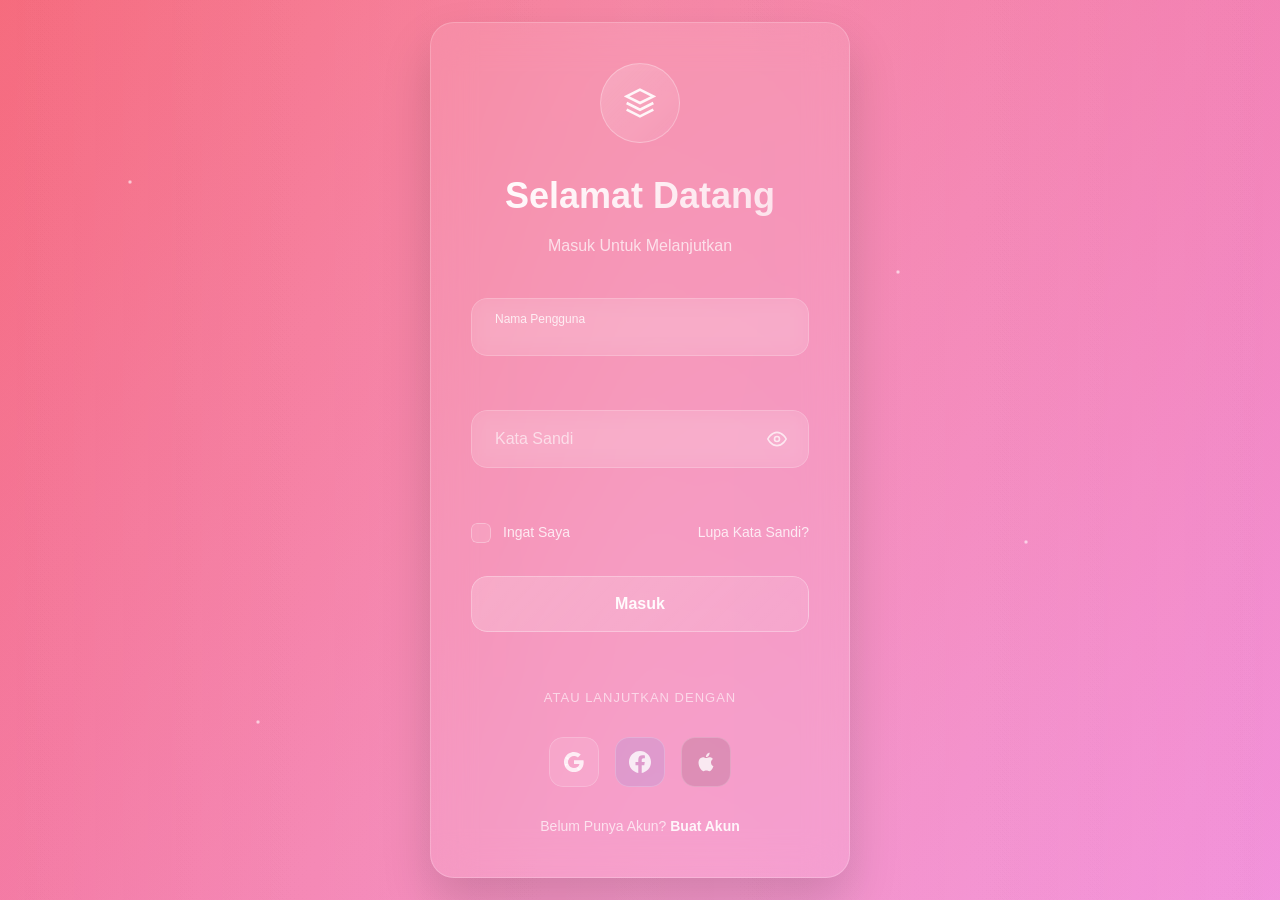
==== commit 6da1f7b2: "Update index.html" ====
--- a/login/index.html
+++ b/login/index.html
@@ -105,7 +105,7 @@
                 <button type="submit" class="gradient-button">
                     <div class="button-bg"></div>
                     <div class="button-content">
-                        <span class="btn-text">Sign In</span>
+                        <span class="btn-text">Masuk</span>
                         <div class="btn-loader">
                             <div class="loader-wave"></div>
                             <div class="loader-wave"></div>
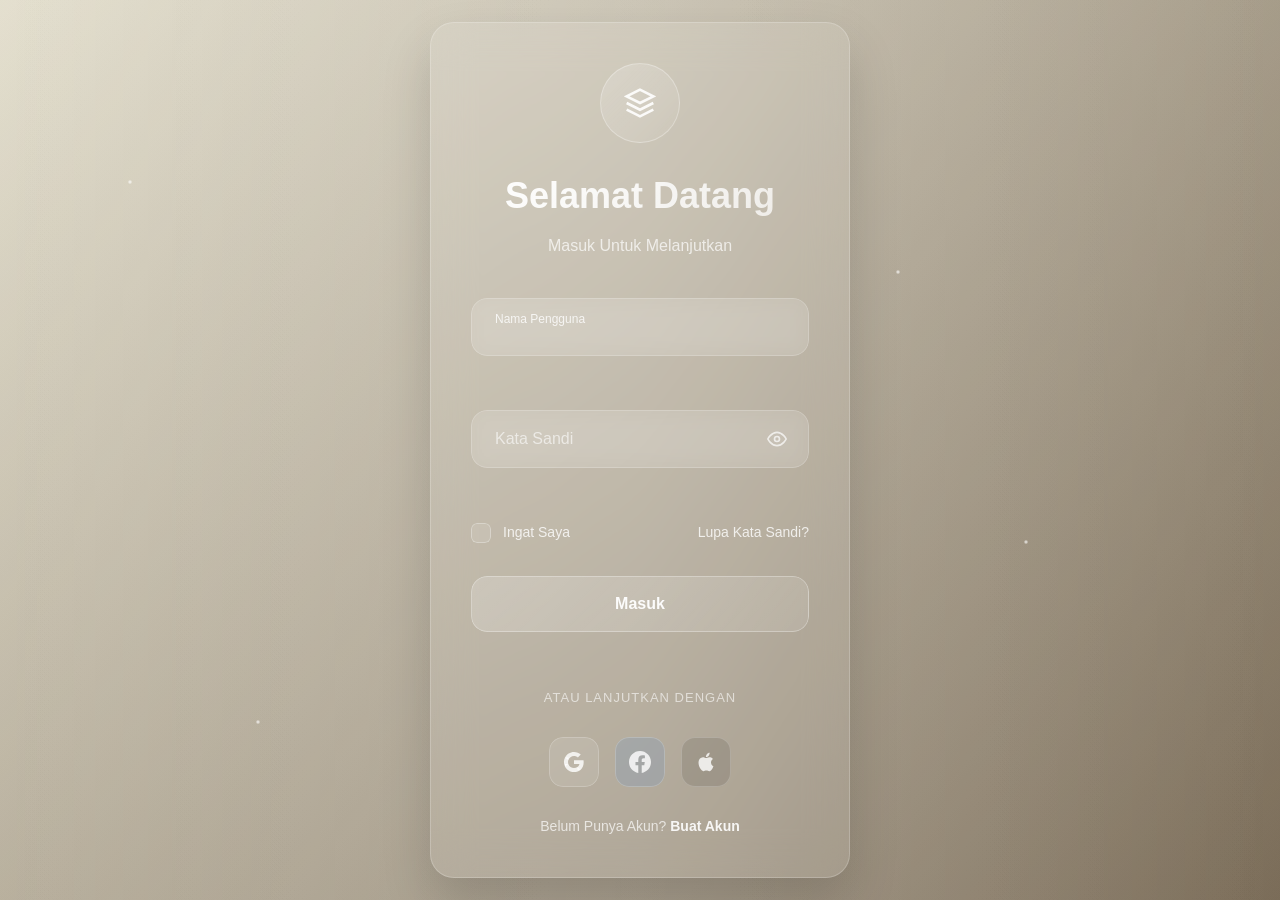
==== commit 0948bc31: "Update index.html" ====
--- a/login/index.html
+++ b/login/index.html
@@ -3,7 +3,7 @@
 <head>
     <meta charset="UTF-8">
     <meta name="viewport" content="width=device-width, initial-scale=1.0">
-    <title>Gradient Wave Login Form</title>
+    <title>Angkringan 37 - Login</title>
     <meta name="description" content="Animated gradient login form with card-tilt parallax, ripple effects and drifting particles.">
     <meta name="author" content="Aigars Silkalns / Colorlib">
     <link rel="canonical" href="https://puikinsh.github.io/login-forms/forms/gradient-wave/">
@@ -151,7 +151,7 @@
             </div>
 
             <div class="signup-link">
-                <p>Belum Punya Akun? <a href="#">Buat Akun</a></p>
+                <p>Belum Punya Akun? <a href="register.html">Buat Akun</a></p>
             </div>
 
             <div class="success-message" id="successMessage">
--- a/login/style.css
+++ b/login/style.css
@@ -8,7 +8,7 @@
 
 body {
     font-family: -apple-system, BlinkMacSystemFont, 'Segoe UI', Roboto, sans-serif;
-    background: linear-gradient(-45deg, #667eea, #764ba2, #f093fb, #f5576c);
+    background: linear-gradient(-45deg, #000000, #1F150C, #412D15, #E1DCC9);
     background-size: 400% 400%;
     animation: gradientFlow 15s ease infinite;
     min-height: 100vh;
@@ -140,7 +140,7 @@
     left: -2px;
     right: -2px;
     bottom: -2px;
-    background: linear-gradient(45deg, #667eea, #764ba2, #f093fb, #f5576c);
+    background: linear-gradient(45deg, #000000, #1F150C, #412D15, #E1DCC9);
     background-size: 400% 400%;
     animation: gradientFlow 8s ease infinite;
     border-radius: 24px;
